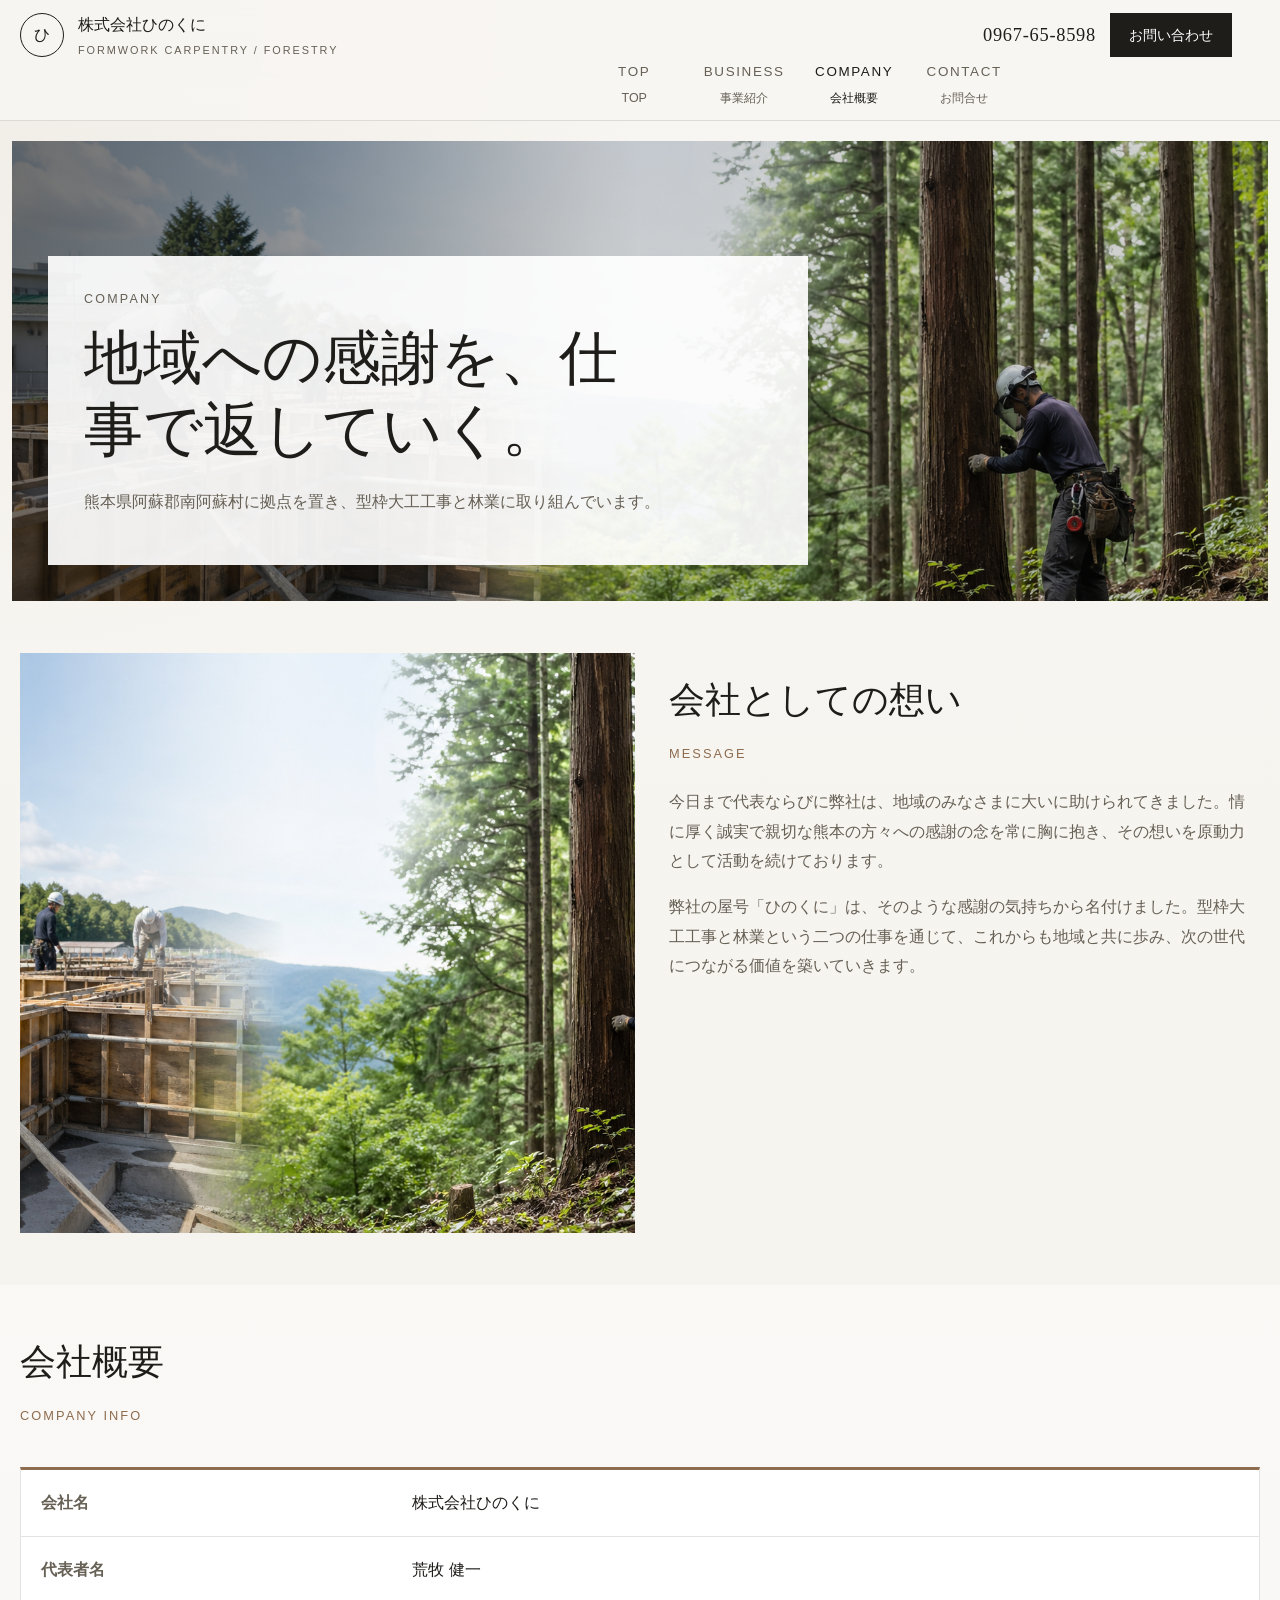
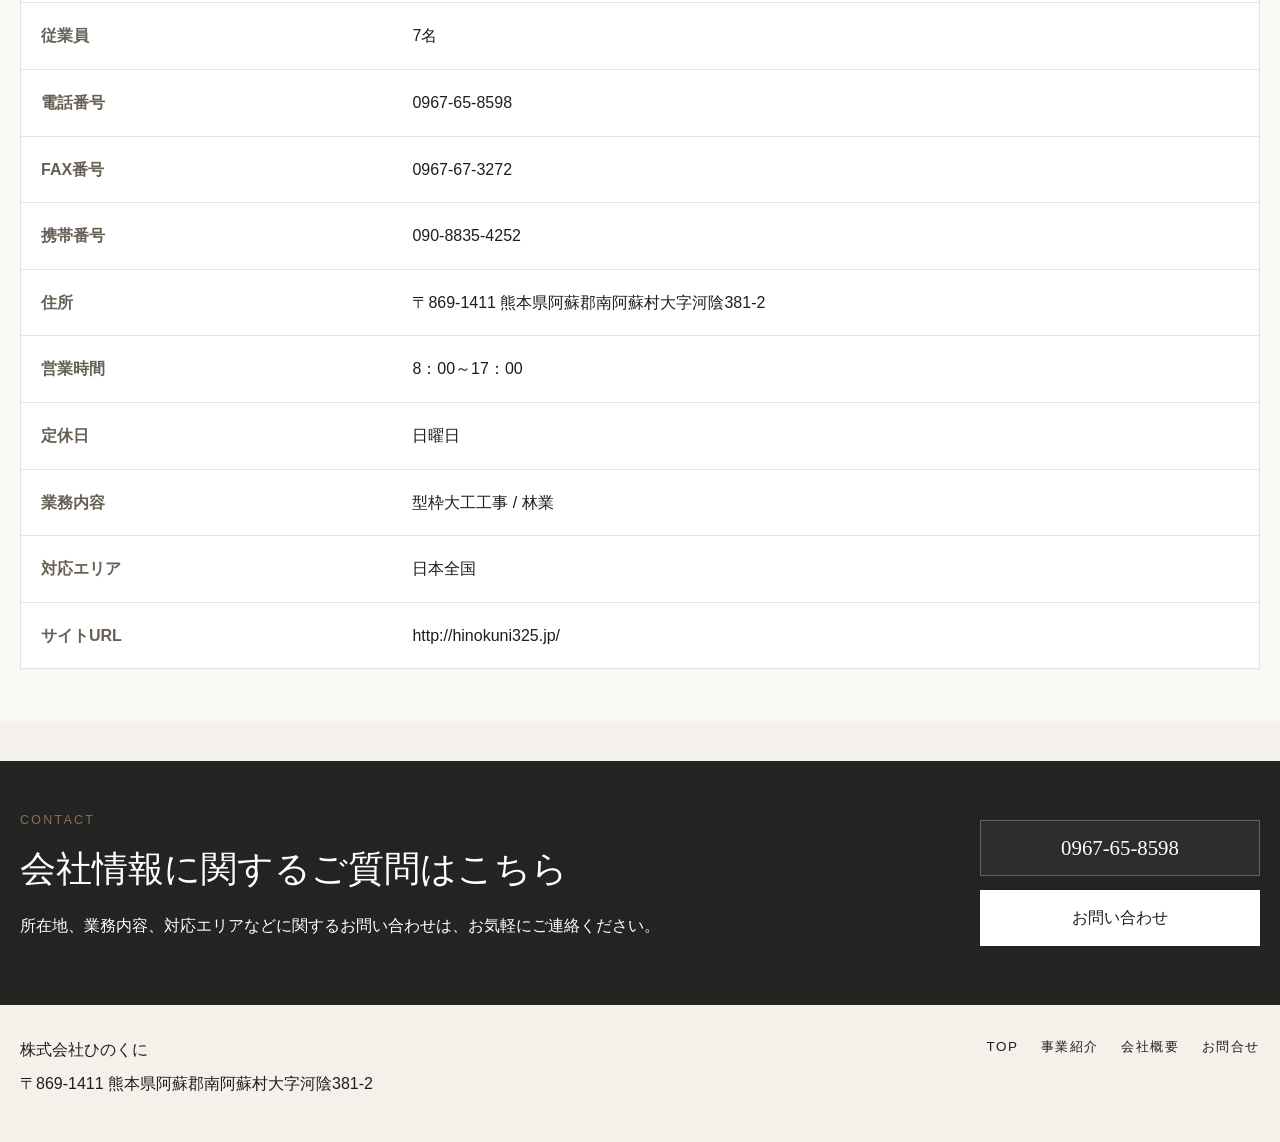
==== company.html @ cd1235cb "Create static corporate site for Hinokuni" ====
<!DOCTYPE html>
<html lang="ja">
<head>
  <meta charset="UTF-8">
  <meta name="viewport" content="width=device-width, initial-scale=1.0">
  <title>株式会社ひのくに | 会社概要</title>
  <meta name="description" content="株式会社ひのくにの会社概要ページです。">
  <link rel="stylesheet" href="styles.css">
</head>
<body data-page="company">
  <header class="site-header">
    <div class="container header-shell">
      <a class="brand" href="index.html" aria-label="株式会社ひのくに トップページ">
        <span class="brand-mark">ひ</span>
        <span class="brand-text">
          <strong>株式会社ひのくに</strong>
          <small>FORMWORK CARPENTRY / FORESTRY</small>
        </span>
      </a>

      <div class="header-actions">
        <div class="header-contact">
          <a class="header-tel" href="tel:0967658598">0967-65-8598</a>
          <a class="header-mail" href="contact.html">お問い合わせ</a>
        </div>
        <button class="menu-toggle" type="button" aria-expanded="false" aria-controls="site-nav" aria-label="メニューを開く">MENU</button>
      </div>

      <nav id="site-nav" class="site-nav" aria-label="メインナビゲーション">
        <a href="index.html"><span>TOP</span><small>TOP</small></a>
        <a href="business.html"><span>BUSINESS</span><small>事業紹介</small></a>
        <a href="company.html"><span>COMPANY</span><small>会社概要</small></a>
        <a href="contact.html"><span>CONTACT</span><small>お問合せ</small></a>
      </nav>
    </div>
  </header>

  <main>
    <section class="page-hero page-hero-company">
      <div class="container page-hero-inner">
        <div class="page-hero-copy">
          <p class="eyebrow">COMPANY</p>
          <h1>地域への感謝を、仕事で返していく。</h1>
          <p>熊本県阿蘇郡南阿蘇村に拠点を置き、型枠大工工事と林業に取り組んでいます。</p>
        </div>
      </div>
    </section>

    <section class="section">
      <div class="container split-feature split-feature-wide">
        <div class="split-media">
          <img src="assets/hero-dual.png" alt="事業イメージ">
        </div>
        <div class="split-copy">
          <div class="section-heading">
            <h2>会社としての想い</h2>
            <span>MESSAGE</span>
          </div>
          <p>今日まで代表ならびに弊社は、地域のみなさまに大いに助けられてきました。情に厚く誠実で親切な熊本の方々への感謝の念を常に胸に抱き、その想いを原動力として活動を続けております。</p>
          <p>弊社の屋号「ひのくに」は、そのような感謝の気持ちから名付けました。型枠大工工事と林業という二つの仕事を通じて、これからも地域と共に歩み、次の世代につながる価値を築いていきます。</p>
        </div>
      </div>
    </section>

    <section class="section section-alt">
      <div class="container company-overview">
        <div class="section-heading">
          <h2>会社概要</h2>
          <span>COMPANY INFO</span>
        </div>
        <div class="table-wrap table-wrap-clean">
          <table class="company-table">
            <tbody>
              <tr><th>会社名</th><td>株式会社ひのくに</td></tr>
              <tr><th>代表者名</th><td>荒牧 健一</td></tr>
              <tr><th>従業員</th><td>7名</td></tr>
              <tr><th>電話番号</th><td>0967-65-8598</td></tr>
              <tr><th>FAX番号</th><td>0967-67-3272</td></tr>
              <tr><th>携帯番号</th><td>090-8835-4252</td></tr>
              <tr><th>住所</th><td>〒869-1411 熊本県阿蘇郡南阿蘇村大字河陰381-2</td></tr>
              <tr><th>営業時間</th><td>8：00～17：00</td></tr>
              <tr><th>定休日</th><td>日曜日</td></tr>
              <tr><th>業務内容</th><td>型枠大工工事 / 林業</td></tr>
              <tr><th>対応エリア</th><td>日本全国</td></tr>
              <tr><th>サイトURL</th><td><a href="http://hinokuni325.jp/" target="_blank" rel="noopener noreferrer">http://hinokuni325.jp/</a></td></tr>
            </tbody>
          </table>
        </div>
      </div>
    </section>
  </main>

  <footer class="site-footer">
    <div class="footer-cta">
      <div class="container footer-cta-inner">
        <div>
          <p class="eyebrow">CONTACT</p>
          <h2>会社情報に関するご質問はこちら</h2>
          <p>所在地、業務内容、対応エリアなどに関するお問い合わせは、お気軽にご連絡ください。</p>
        </div>
        <div class="footer-cta-actions">
          <a class="footer-tel-large" href="tel:0967658598">0967-65-8598</a>
          <a class="footer-mail-large" href="contact.html">お問い合わせ</a>
        </div>
      </div>
    </div>

    <div class="container footer-main">
      <div class="footer-company">
        <p class="footer-brand">株式会社ひのくに</p>
        <p>〒869-1411 熊本県阿蘇郡南阿蘇村大字河陰381-2</p>
      </div>
      <nav class="footer-nav" aria-label="フッターナビゲーション">
        <a href="index.html">TOP</a>
        <a href="business.html">事業紹介</a>
        <a href="company.html">会社概要</a>
        <a href="contact.html">お問合せ</a>
      </nav>
    </div>
  </footer>

  <script src="script.js"></script>
</body>
</html>
---- styles.css ----
:root {
  --bg: #f4f1eb;
  --surface: #ffffff;
  --surface-soft: #ede8df;
  --surface-dark: #1f201d;
  --line: rgba(33, 30, 25, 0.12);
  --line-strong: rgba(255, 255, 255, 0.16);
  --text: #1f1d1a;
  --text-soft: #666055;
  --light-text: rgba(255, 255, 255, 0.88);
  --accent: #204432;
  --accent-soft: #8e6c4f;
  --container: min(1240px, calc(100% - 40px));
  --wide: min(1520px, calc(100% - 24px));
}

* {
  box-sizing: border-box;
}

body {
  margin: 0;
  background:
    radial-gradient(circle at top left, rgba(142, 108, 79, 0.07), transparent 22%),
    linear-gradient(180deg, #f8f6f2 0%, var(--bg) 100%);
  color: var(--text);
  font-family: "Yu Gothic", "Hiragino Sans", "BIZ UDPGothic", sans-serif;
  line-height: 1.85;
}

img {
  display: block;
  max-width: 100%;
}

a {
  color: inherit;
  text-decoration: none;
}

h1,
h2,
h3,
p {
  margin-top: 0;
}

h1,
h2,
h3,
.footer-brand,
.brand-text strong,
.header-tel,
.footer-tel-large {
  font-family: "Yu Mincho", "Hiragino Mincho ProN", "BIZ UDPMincho", serif;
  font-weight: 500;
}

.container {
  width: var(--container);
  margin: 0 auto;
}

.site-header {
  position: sticky;
  top: 0;
  z-index: 20;
  backdrop-filter: blur(18px);
  background: rgba(248, 246, 242, 0.92);
  border-bottom: 1px solid var(--line);
  padding-top: 10px;
}

.header-shell {
  display: grid;
  grid-template-columns: auto 1fr auto;
  align-items: center;
  column-gap: 28px;
  min-height: 104px;
  padding-bottom: 10px;
}

.brand {
  display: inline-flex;
  align-items: center;
  gap: 14px;
}

.brand-mark {
  width: 44px;
  height: 44px;
  display: grid;
  place-items: center;
  border-radius: 50%;
  border: 1px solid var(--text);
  font-size: 1rem;
}

.brand-text small {
  display: block;
  font-size: 0.68rem;
  letter-spacing: 0.18em;
  color: var(--text-soft);
}

.header-actions {
  justify-self: end;
  display: flex;
  align-items: center;
  gap: 16px;
}

.header-contact {
  display: flex;
  align-items: center;
  gap: 14px;
}

.header-tel {
  font-size: 1.15rem;
  letter-spacing: 0.04em;
}

.header-mail {
  display: inline-flex;
  align-items: center;
  justify-content: center;
  min-height: 44px;
  padding: 0 18px;
  border: 1px solid var(--text);
  background: var(--text);
  color: #fff;
  font-size: 0.9rem;
}

.site-nav {
  grid-column: 2 / 3;
  justify-self: center;
  display: flex;
  gap: 22px;
}

.site-nav a {
  display: grid;
  gap: 2px;
  text-align: center;
  color: var(--text-soft);
  min-width: 88px;
}

.site-nav a span,
.footer-nav a {
  font-size: 0.84rem;
  letter-spacing: 0.12em;
}

.site-nav a small {
  font-size: 0.78rem;
}

.site-nav a.is-active {
  color: var(--text);
}

.menu-toggle {
  display: none;
  border: 1px solid var(--text);
  background: transparent;
  color: var(--text);
  padding: 10px 14px;
  cursor: pointer;
  letter-spacing: 0.08em;
}

.hero {
  position: relative;
  padding: 18px 0 0;
}

.hero-home {
  min-height: 860px;
}

.hero-media {
  width: var(--wide);
  margin: 0 auto;
  position: relative;
}

.hero-media::after {
  content: "";
  position: absolute;
  inset: 0;
  background: linear-gradient(90deg, rgba(15, 15, 14, 0.55) 0%, rgba(15, 15, 14, 0.12) 46%, rgba(15, 15, 14, 0.2) 100%);
}

.hero-media img {
  width: 100%;
  min-height: 760px;
  max-height: 86vh;
  object-fit: cover;
}

.hero-inner {
  position: relative;
  margin-top: -700px;
  min-height: 700px;
  display: flex;
  align-items: flex-end;
}

.hero-panel {
  width: min(760px, 100%);
  padding: 44px 46px;
  background: rgba(255, 255, 255, 0.92);
  border-top: 4px solid var(--accent-soft);
  box-shadow: 0 24px 60px rgba(0, 0, 0, 0.12);
}

.eyebrow {
  margin-bottom: 12px;
  color: var(--accent-soft);
  font-size: 0.78rem;
  letter-spacing: 0.18em;
}

h1 {
  font-size: clamp(2.5rem, 4.6vw, 4.6rem);
  line-height: 1.22;
  margin-bottom: 20px;
  text-wrap: balance;
}

h2 {
  font-size: clamp(1.7rem, 2.8vw, 2.8rem);
  line-height: 1.42;
  margin-bottom: 16px;
}

h3 {
  font-size: 1.4rem;
  margin-bottom: 14px;
}

.hero-lead,
.page-hero-copy p,
.split-copy p,
.business-card-body p,
.tile-card p,
.contact-side-box p,
.policy-box p,
.feature-row-copy p {
  color: var(--text-soft);
}

.section {
  padding: 52px 0;
}

.section-compact {
  padding-top: 24px;
  padding-bottom: 24px;
}

.section-dark {
  background:
    linear-gradient(180deg, rgba(24, 25, 23, 0.98), rgba(31, 32, 29, 0.98)),
    linear-gradient(135deg, rgba(255, 255, 255, 0.03), transparent 50%);
  color: #fff;
}

.section-alt {
  background: rgba(255, 255, 255, 0.42);
}

.notice-strip {
  display: grid;
  grid-template-columns: 260px 1fr;
  background: var(--surface);
  border: 1px solid var(--line);
}

.notice-label,
.notice-copy {
  padding: 24px 28px;
}

.notice-label {
  border-right: 1px solid var(--line);
}

.notice-label span,
.section-heading span {
  display: block;
  font-size: 0.8rem;
  letter-spacing: 0.16em;
  color: var(--accent-soft);
}

.notice-label p {
  margin: 6px 0 0;
}

.split-feature {
  display: grid;
  grid-template-columns: 1.02fr 0.98fr;
  gap: 34px;
  align-items: center;
}

.split-feature-wide {
  align-items: start;
}

.split-media img,
.feature-row-image img,
.contact-side img,
.tile-card-image img,
.business-card img {
  width: 100%;
  object-fit: cover;
}

.split-media img {
  min-height: 580px;
}

.split-copy {
  padding: 22px 0;
}

.section-heading {
  margin-bottom: 22px;
}

.section-heading-light span {
  color: rgba(255, 255, 255, 0.58);
}

.section-heading-light h2,
.point-card-dark h3 {
  color: #fff;
}

.business-cards {
  display: grid;
  grid-template-columns: repeat(2, minmax(0, 1fr));
  gap: 28px;
}

.business-card {
  background: rgba(255, 255, 255, 0.06);
  border: 1px solid var(--line-strong);
}

.business-card img {
  aspect-ratio: 16 / 10;
}

.business-card-body {
  padding: 26px;
}

.inline-link {
  display: inline-flex;
  align-items: center;
  gap: 10px;
  margin-top: 12px;
  font-weight: 700;
}

.inline-link::after {
  content: "";
  width: 36px;
  height: 1px;
  background: currentColor;
}

.tile-grid {
  display: grid;
  grid-template-columns: 0.88fr 1.12fr;
  gap: 26px;
}

.tile-card {
  background: var(--surface);
  border: 1px solid var(--line);
  padding: 30px;
}

.tile-card-image {
  padding: 0;
  overflow: hidden;
}

.tile-card-image img {
  min-height: 100%;
}

.page-hero {
  padding: 20px 0 0;
}

.page-hero-inner {
  width: var(--wide);
  margin: 0 auto;
  min-height: 460px;
  display: flex;
  align-items: flex-end;
  position: relative;
}

.page-hero-inner::before {
  content: "";
  position: absolute;
  inset: 0;
  background:
    linear-gradient(90deg, rgba(18, 18, 17, 0.6) 0%, rgba(18, 18, 17, 0.18) 50%, rgba(18, 18, 17, 0.2) 100%);
}

.page-hero-business .page-hero-inner {
  background: url("assets/business-formwork.png") center/cover no-repeat;
}

.page-hero-company .page-hero-inner {
  background: url("assets/hero-dual.png") center/cover no-repeat;
}

.page-hero-contact .page-hero-inner {
  background: url("assets/business-forestry.png") center/cover no-repeat;
}

.page-hero-copy {
  position: relative;
  z-index: 1;
  width: min(760px, 100%);
  margin: 0 0 36px 36px;
  padding: 32px 36px;
  background: rgba(255, 255, 255, 0.92);
}

.business-stack {
  display: grid;
  gap: 34px;
}

.feature-row {
  display: grid;
  grid-template-columns: 1fr 1fr;
  gap: 30px;
  align-items: stretch;
}

.feature-row-reverse .feature-row-image {
  order: 2;
}

.feature-row-reverse .feature-row-copy {
  order: 1;
}

.feature-row-image img {
  min-height: 520px;
}

.feature-row-copy {
  background: var(--surface);
  border: 1px solid var(--line);
  padding: 34px;
}

.point-grid {
  display: grid;
  grid-template-columns: repeat(3, minmax(0, 1fr));
  gap: 22px;
}

.point-card {
  background: var(--surface);
  border: 1px solid var(--line);
  padding: 28px;
}

.point-card-dark {
  background: rgba(255, 255, 255, 0.04);
  border-color: var(--line-strong);
}

.point-card-dark p {
  color: var(--light-text);
}

.company-overview {
  display: grid;
  gap: 18px;
}

.table-wrap {
  background: var(--surface);
  border: 1px solid var(--line);
}

.table-wrap-clean {
  border-top: 3px solid var(--accent-soft);
}

.company-table {
  width: 100%;
  border-collapse: collapse;
}

.company-table th,
.company-table td {
  padding: 18px 20px;
  text-align: left;
  border-bottom: 1px solid var(--line);
  vertical-align: top;
}

.company-table th {
  width: 30%;
  color: var(--text-soft);
  font-weight: 700;
}

.company-table tr:last-child th,
.company-table tr:last-child td {
  border-bottom: 0;
}

.contact-grid {
  display: grid;
  grid-template-columns: 0.82fr 1.18fr;
  gap: 28px;
  align-items: start;
}

.contact-side {
  display: grid;
  gap: 22px;
}

.contact-side img {
  min-height: 320px;
}

.contact-side-box,
.contact-form-rich,
.policy-box-clean {
  background: var(--surface);
  border: 1px solid var(--line);
  padding: 26px;
}

.contact-main {
  display: grid;
  gap: 22px;
}

.contact-form {
  display: grid;
  gap: 16px;
}

.form-grid {
  display: grid;
  grid-template-columns: repeat(2, minmax(0, 1fr));
  gap: 18px;
}

.form-row {
  display: grid;
  gap: 8px;
}

.form-row-full {
  grid-column: 1 / -1;
}

.form-row label {
  font-size: 0.93rem;
}

input,
textarea,
select {
  width: 100%;
  padding: 13px 14px;
  border: 1px solid var(--line);
  background: #fff;
  color: var(--text);
  font: inherit;
}

textarea {
  resize: vertical;
}

.submit-button {
  min-height: 52px;
  padding: 0 24px;
  border: 1px solid var(--text);
  background: var(--text);
  color: #fff;
  cursor: pointer;
  width: 220px;
}

.form-note {
  min-height: 1.6em;
  color: var(--accent);
  margin-bottom: 0;
}

.site-footer {
  margin-top: 40px;
}

.footer-cta {
  background:
    linear-gradient(180deg, rgba(27, 28, 26, 0.96), rgba(27, 28, 26, 0.96)),
    linear-gradient(90deg, rgba(255, 255, 255, 0.04), transparent 60%);
  color: #fff;
}

.footer-cta-inner {
  display: flex;
  justify-content: space-between;
  gap: 28px;
  padding: 48px 0;
  align-items: center;
}

.footer-cta-actions {
  display: grid;
  gap: 14px;
  min-width: 280px;
}

.footer-tel-large,
.footer-mail-large {
  display: inline-flex;
  align-items: center;
  justify-content: center;
  min-height: 56px;
  border: 1px solid rgba(255, 255, 255, 0.26);
  color: #fff;
}

.footer-tel-large {
  font-size: 1.3rem;
  background: rgba(255, 255, 255, 0.04);
}

.footer-mail-large {
  background: #fff;
  color: var(--text);
}

.footer-main {
  display: flex;
  justify-content: space-between;
  gap: 24px;
  padding: 30px 0 40px;
}

.footer-company p {
  margin-bottom: 4px;
}

.footer-nav {
  display: flex;
  gap: 22px;
  align-items: flex-start;
  flex-wrap: wrap;
}

@media (max-width: 1100px) {
  .header-shell {
    grid-template-columns: auto auto;
    grid-template-rows: auto auto;
    row-gap: 14px;
    padding: 16px 0;
  }

  .site-nav {
    grid-column: 1 / -1;
    justify-self: start;
  }

  .hero-home {
    min-height: auto;
  }

  .hero-media img {
    min-height: 620px;
  }

  .hero-inner {
    margin-top: -560px;
    min-height: 560px;
  }

  .split-feature,
  .tile-grid,
  .feature-row,
  .contact-grid,
  .business-cards,
  .point-grid {
    grid-template-columns: 1fr;
  }

  .feature-row-reverse .feature-row-image,
  .feature-row-reverse .feature-row-copy {
    order: initial;
  }

  .split-media img,
  .feature-row-image img {
    min-height: 420px;
  }
}

@media (max-width: 860px) {
  .header-contact {
    display: none;
  }

  .menu-toggle {
    display: inline-flex;
  }

  .site-nav {
    display: none;
    position: absolute;
    top: 100%;
    left: 20px;
    right: 20px;
    background: rgba(248, 246, 242, 0.98);
    border: 1px solid var(--line);
    padding: 18px;
    flex-direction: column;
    gap: 14px;
  }

  .site-nav.is-open {
    display: flex;
  }

  .site-nav a {
    text-align: left;
    min-width: auto;
  }

  .hero-media,
  .page-hero-inner {
    width: calc(100% - 24px);
  }

  .hero-media img {
    min-height: 480px;
  }

  .hero-media::after,
  .page-hero-inner::before {
    background: linear-gradient(180deg, rgba(18, 18, 17, 0.54) 0%, rgba(18, 18, 17, 0.2) 100%);
  }

  .hero-inner {
    margin-top: -220px;
    min-height: auto;
    align-items: flex-end;
  }

  .hero-panel,
  .page-hero-copy {
    width: auto;
    margin: 0 0 0 0;
    padding: 26px 24px;
  }

  .page-hero-inner {
    min-height: 360px;
    align-items: flex-end;
    padding: 0 0 18px;
  }

  .notice-strip {
    grid-template-columns: 1fr;
  }

  .notice-label {
    border-right: 0;
    border-bottom: 1px solid var(--line);
  }

  .footer-cta-inner,
  .footer-main {
    flex-direction: column;
    align-items: flex-start;
  }

  .footer-cta-actions {
    width: 100%;
    min-width: 0;
  }

  .footer-tel-large,
  .footer-mail-large {
    width: 100%;
  }
}

@media (max-width: 640px) {
  .container {
    width: min(100% - 24px, var(--container));
  }

  .header-shell {
    min-height: 78px;
  }

  h1 {
    font-size: 2.2rem;
  }

  h2 {
    font-size: 1.5rem;
  }

  .hero-panel,
  .page-hero-copy,
  .business-card-body,
  .tile-card,
  .feature-row-copy,
  .contact-side-box,
  .contact-form-rich,
  .policy-box-clean {
    padding: 22px 18px;
  }

  .form-grid {
    grid-template-columns: 1fr;
  }

  .form-row-full {
    grid-column: auto;
  }

  .company-table th,
  .company-table td {
    display: block;
    width: 100%;
    padding: 12px 14px;
  }

  .company-table th {
    padding-bottom: 0;
    border-bottom: 0;
  }

  .company-table td {
    padding-top: 6px;
  }
}
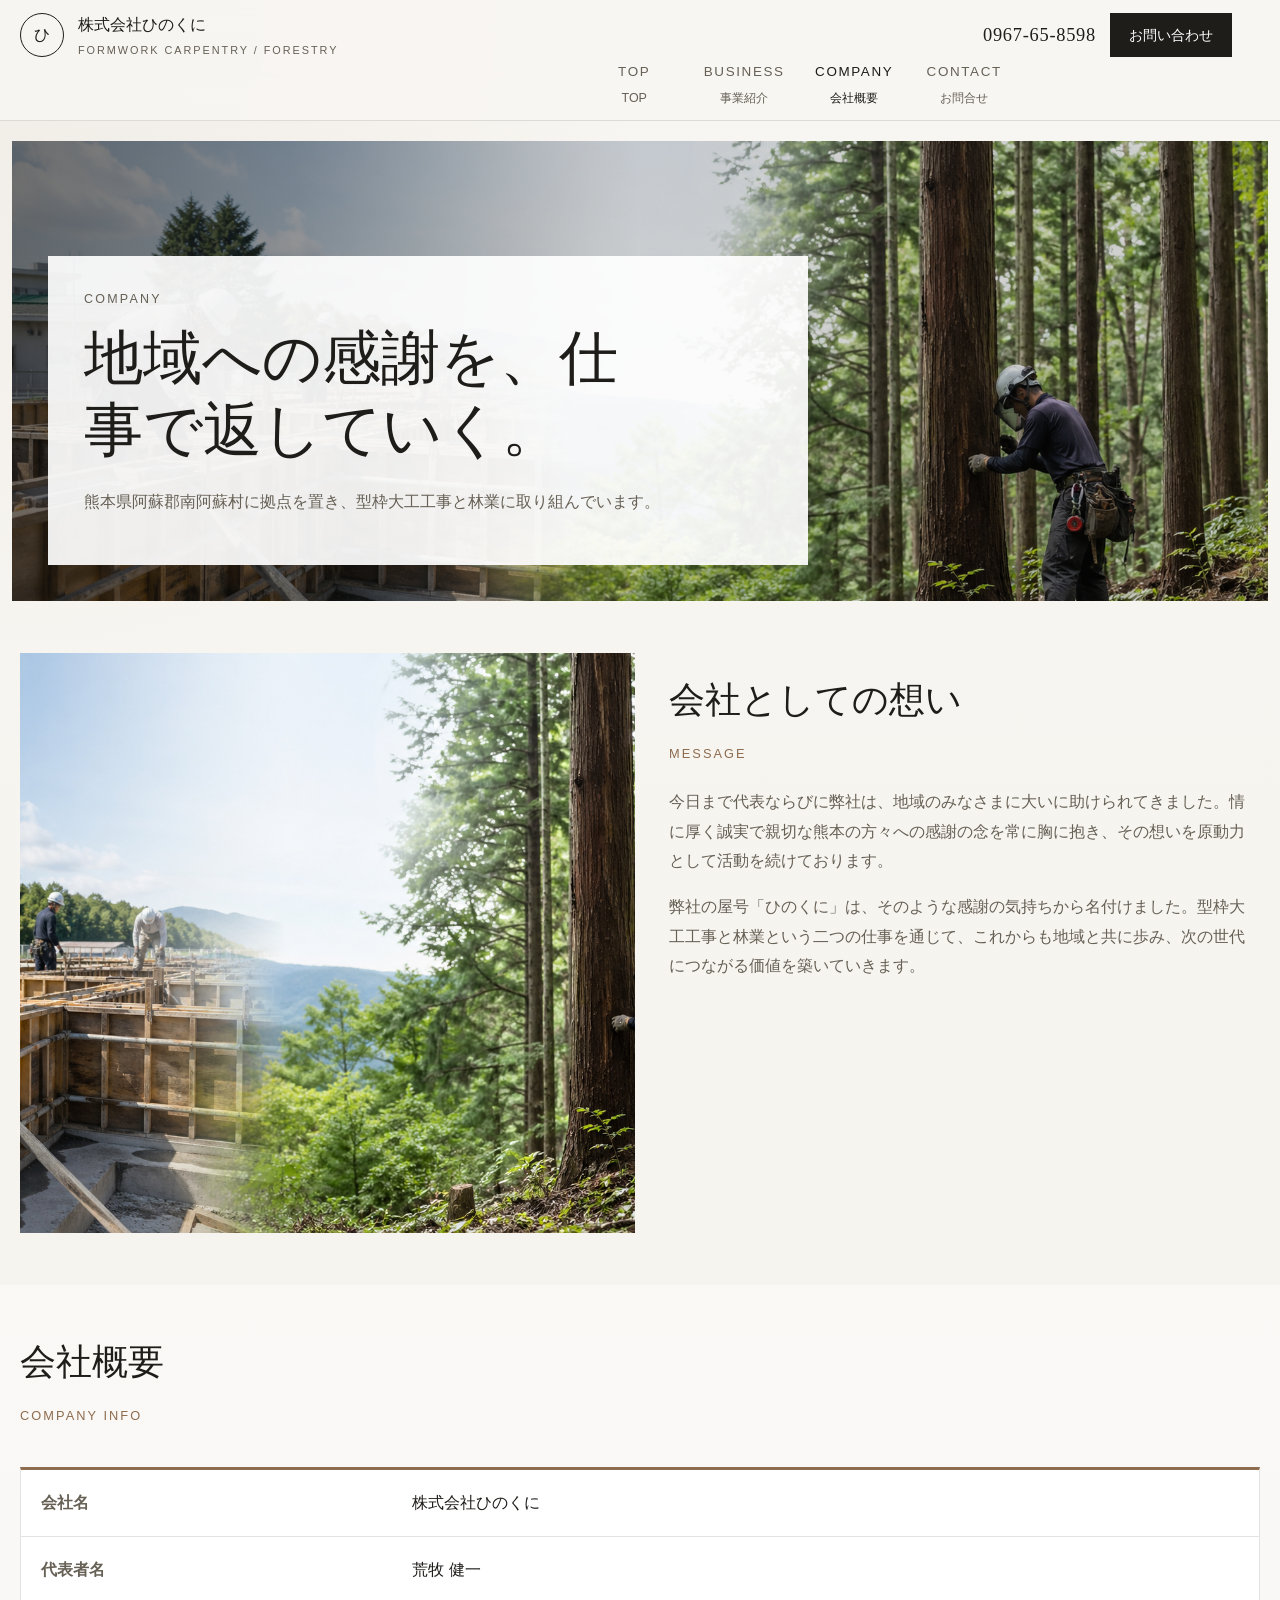
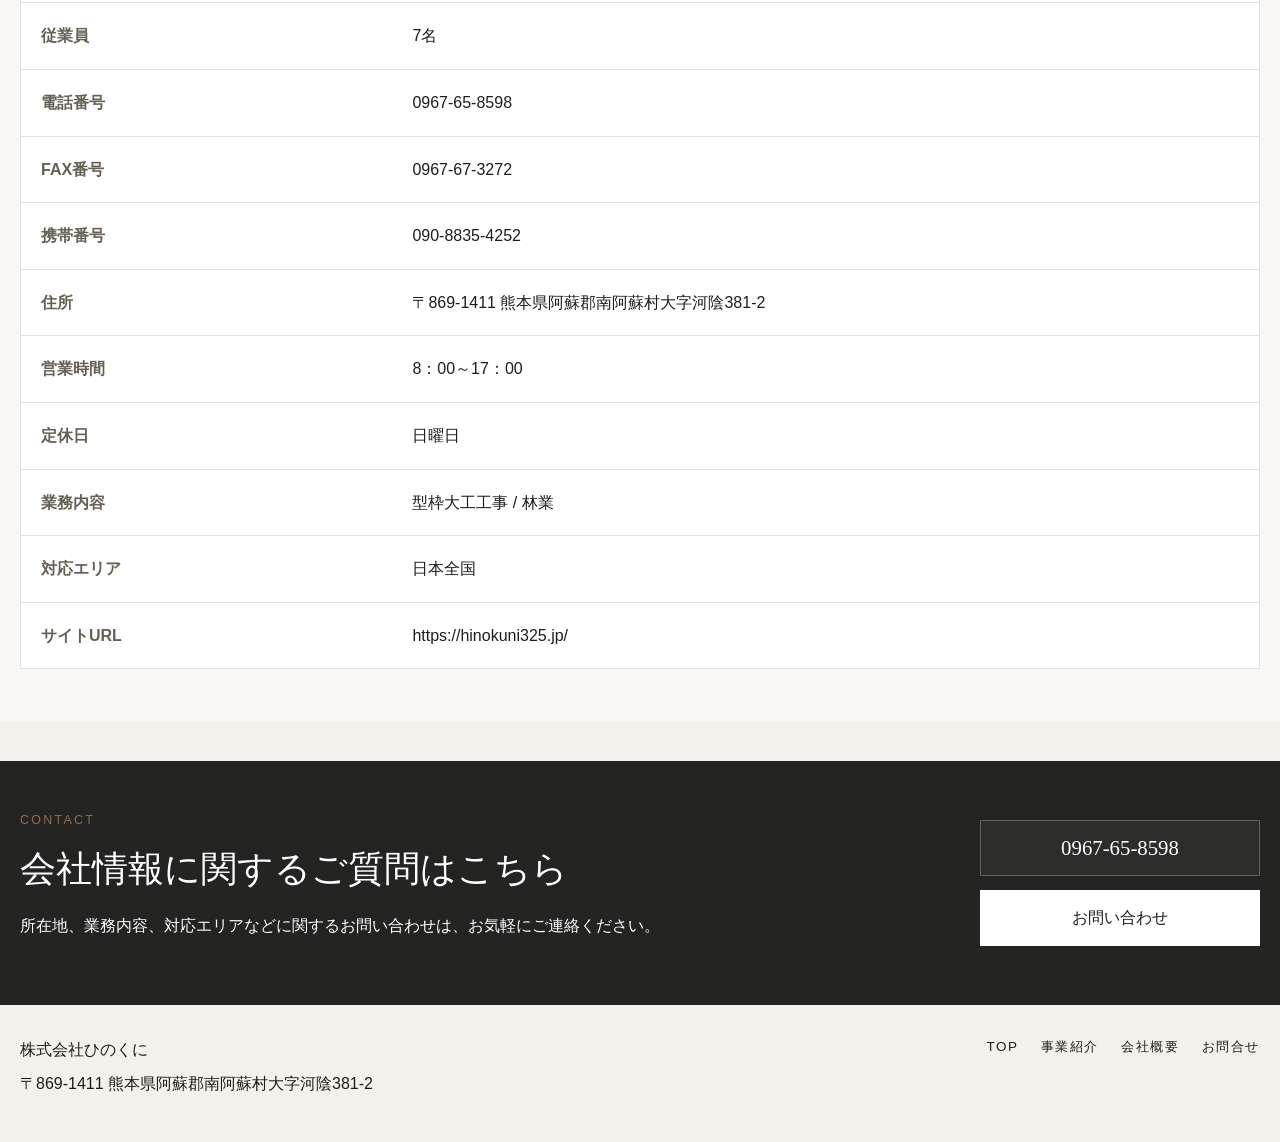
==== commit a58afcfb: "Use HTTPS for company site URL" ====
--- a/company.html
+++ b/company.html
@@ -82,7 +82,7 @@
               <tr><th>定休日</th><td>日曜日</td></tr>
               <tr><th>業務内容</th><td>型枠大工工事 / 林業</td></tr>
               <tr><th>対応エリア</th><td>日本全国</td></tr>
-              <tr><th>サイトURL</th><td><a href="http://hinokuni325.jp/" target="_blank" rel="noopener noreferrer">http://hinokuni325.jp/</a></td></tr>
+              <tr><th>サイトURL</th><td><a href="https://hinokuni325.jp/" target="_blank" rel="noopener noreferrer">https://hinokuni325.jp/</a></td></tr>
             </tbody>
           </table>
         </div>
